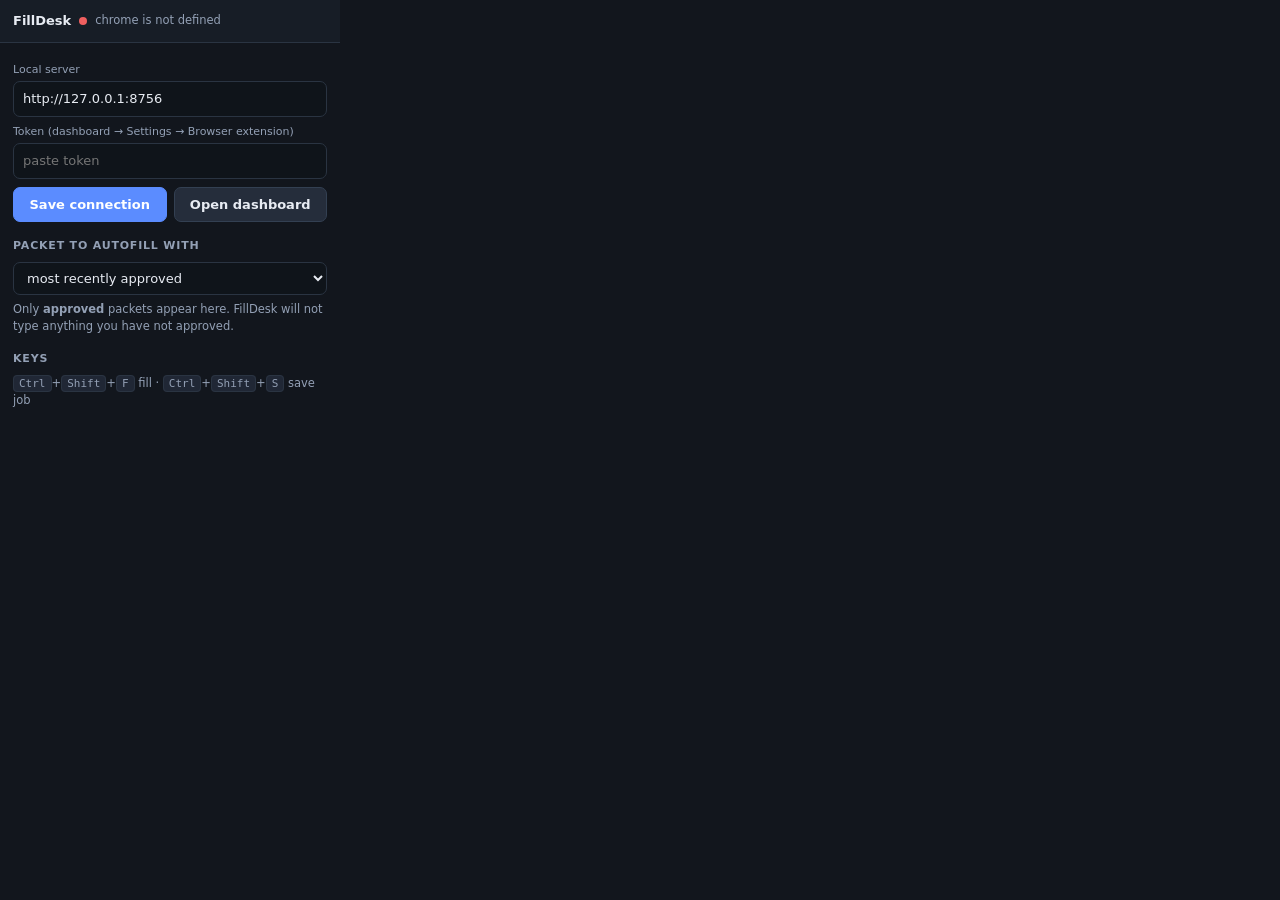
==== extension/popup.html @ ff4d3671 "FillDesk 0.1.0 — local, review-first job application filler Keep one accurate profile. Build a tailo" ====
<!doctype html>
<html>
<head>
<meta charset="utf-8">
<title>FillDesk</title>
<link rel="stylesheet" href="popup.css">
</head>
<body>
<header>
  <span class="logo">FillDesk</span>
  <span id="dot" class="dot"></span>
  <span id="status" class="status">checking…</span>
</header>

<main>
  <section id="conn">
    <label>Local server</label>
    <input id="server" placeholder="http://127.0.0.1:8756">
    <label>Token (dashboard → Settings → Browser extension)</label>
    <input id="token" type="password" placeholder="paste token">
    <div class="row">
      <button id="save" class="pri">Save connection</button>
      <button id="dash">Open dashboard</button>
    </div>
  </section>

  <section id="page" class="hidden">
    <h2>This page</h2>
    <div class="row">
      <button id="fill" class="pri">Fill application</button>
      <button id="preview">Preview</button>
    </div>
    <div class="row">
      <button id="savejob">Save this job</button>
      <button id="next">Next page</button>
    </div>
    <div id="pageinfo" class="muted"></div>
  </section>

  <section id="packets">
    <h2>Packet to autofill with</h2>
    <select id="packet"><option value="">most recently approved</option></select>
    <p class="muted">Only <strong>approved</strong> packets appear here. FillDesk will not type anything you have not approved.</p>
    <div id="counts" class="muted"></div>
  </section>

  <section>
    <h2>Keys</h2>
    <p class="muted"><kbd>Ctrl</kbd>+<kbd>Shift</kbd>+<kbd>F</kbd> fill · <kbd>Ctrl</kbd>+<kbd>Shift</kbd>+<kbd>S</kbd> save job</p>
  </section>
</main>

<script src="popup.js"></script>
</body>
</html>
---- extension/popup.css ----
* { box-sizing: border-box; }
body { width: 340px; margin: 0; font: 13px/1.5 system-ui, -apple-system, "Segoe UI", Roboto, sans-serif; background: #12161d; color: #e8ecf3; }
header { display: flex; align-items: center; gap: 8px; padding: 11px 13px; background: #171d26; border-bottom: 1px solid #2a3442; }
.logo { font-weight: 700; }
.dot { width: 8px; height: 8px; border-radius: 50%; background: #ef5f5f; }
.dot.on { background: #2fbf7a; }
.status { color: #93a0b5; font-size: 11.5px; overflow: hidden; text-overflow: ellipsis; white-space: nowrap; }
main { padding: 12px 13px 14px; }
section { margin-bottom: 16px; }
h2 { font-size: 11px; text-transform: uppercase; letter-spacing: .8px; color: #93a0b5; margin: 0 0 7px; }
label { display: block; font-size: 11px; color: #93a0b5; margin: 7px 0 3px; }
input, select { width: 100%; background: #0f141a; border: 1px solid #2a3442; color: #e8ecf3; border-radius: 7px; padding: 7px 9px; font: inherit; }
input:focus, select:focus { outline: none; border-color: #5b8cff; }
.row { display: flex; gap: 7px; margin-top: 8px; }
button { flex: 1; background: #252d3b; border: 1px solid #334052; color: #e8ecf3; border-radius: 7px; padding: 7px 9px; font: inherit; font-weight: 600; cursor: pointer; }
button:hover { background: #2e3849; }
button.pri { background: #5b8cff; border-color: #5b8cff; color: #fff; }
button:disabled { opacity: .5; cursor: default; }
.muted { color: #93a0b5; font-size: 11.5px; }
.hidden { display: none; }
kbd { background: #202735; border: 1px solid #2a3442; border-radius: 4px; padding: 1px 5px; font-size: 11px; }
p { margin: 6px 0; }
#counts { font-size: 11.5px; }
#counts b { color: #8fe0b6; }
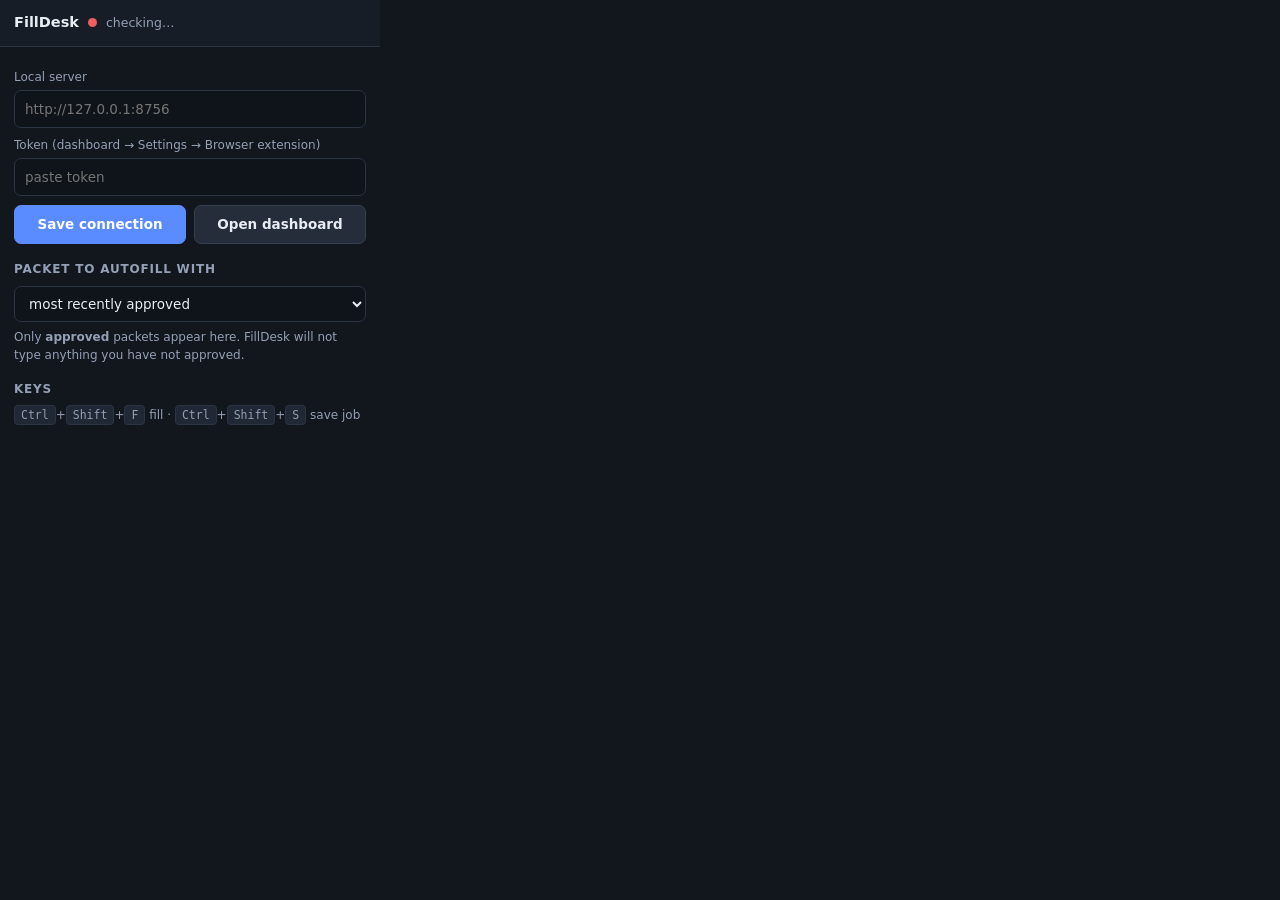
==== commit 9ad12572: "Fix overlay domain scoping, SPA navigation, work auth autofill, and draggable panel" ====
--- a/extension/popup.html
+++ b/extension/popup.html
@@ -34,6 +34,9 @@
       <button id="savejob">Save this job</button>
       <button id="next">Next page</button>
     </div>
+    <div class="row">
+      <button id="togglepanel">Toggle panel on page</button>
+    </div>
     <div id="pageinfo" class="muted"></div>
   </section>
 
--- a/extension/popup.css
+++ b/extension/popup.css
@@ -1,24 +1,24 @@
 * { box-sizing: border-box; }
-body { width: 340px; margin: 0; font: 13px/1.5 system-ui, -apple-system, "Segoe UI", Roboto, sans-serif; background: #12161d; color: #e8ecf3; }
-header { display: flex; align-items: center; gap: 8px; padding: 11px 13px; background: #171d26; border-bottom: 1px solid #2a3442; }
-.logo { font-weight: 700; }
-.dot { width: 8px; height: 8px; border-radius: 50%; background: #ef5f5f; }
+body { width: 380px; margin: 0; font: 13.5px/1.5 system-ui, -apple-system, "Segoe UI", Roboto, sans-serif; background: #12161d; color: #e8ecf3; }
+header { display: flex; align-items: center; gap: 9px; padding: 12px 14px; background: #171d26; border-bottom: 1px solid #2a3442; }
+.logo { font-weight: 700; font-size: 14.5px; }
+.dot { width: 9px; height: 9px; border-radius: 50%; background: #ef5f5f; }
 .dot.on { background: #2fbf7a; }
-.status { color: #93a0b5; font-size: 11.5px; overflow: hidden; text-overflow: ellipsis; white-space: nowrap; }
-main { padding: 12px 13px 14px; }
+.status { color: #93a0b5; font-size: 12.5px; overflow: hidden; text-overflow: ellipsis; white-space: nowrap; }
+main { padding: 13px 14px 16px; }
 section { margin-bottom: 16px; }
-h2 { font-size: 11px; text-transform: uppercase; letter-spacing: .8px; color: #93a0b5; margin: 0 0 7px; }
-label { display: block; font-size: 11px; color: #93a0b5; margin: 7px 0 3px; }
-input, select { width: 100%; background: #0f141a; border: 1px solid #2a3442; color: #e8ecf3; border-radius: 7px; padding: 7px 9px; font: inherit; }
+h2 { font-size: 12px; text-transform: uppercase; letter-spacing: .8px; color: #93a0b5; margin: 0 0 8px; }
+label { display: block; font-size: 12px; color: #93a0b5; margin: 8px 0 4px; }
+input, select { width: 100%; background: #0f141a; border: 1px solid #2a3442; color: #e8ecf3; border-radius: 7px; padding: 8px 10px; font: inherit; }
 input:focus, select:focus { outline: none; border-color: #5b8cff; }
-.row { display: flex; gap: 7px; margin-top: 8px; }
-button { flex: 1; background: #252d3b; border: 1px solid #334052; color: #e8ecf3; border-radius: 7px; padding: 7px 9px; font: inherit; font-weight: 600; cursor: pointer; }
+.row { display: flex; gap: 8px; margin-top: 9px; }
+button { flex: 1; background: #252d3b; border: 1px solid #334052; color: #e8ecf3; border-radius: 7px; padding: 8px 10px; font: inherit; font-weight: 600; cursor: pointer; }
 button:hover { background: #2e3849; }
 button.pri { background: #5b8cff; border-color: #5b8cff; color: #fff; }
 button:disabled { opacity: .5; cursor: default; }
-.muted { color: #93a0b5; font-size: 11.5px; }
+.muted { color: #93a0b5; font-size: 12px; }
 .hidden { display: none; }
-kbd { background: #202735; border: 1px solid #2a3442; border-radius: 4px; padding: 1px 5px; font-size: 11px; }
+kbd { background: #202735; border: 1px solid #2a3442; border-radius: 4px; padding: 2px 6px; font-size: 11.5px; }
 p { margin: 6px 0; }
-#counts { font-size: 11.5px; }
+#counts { font-size: 12.5px; }
 #counts b { color: #8fe0b6; }
